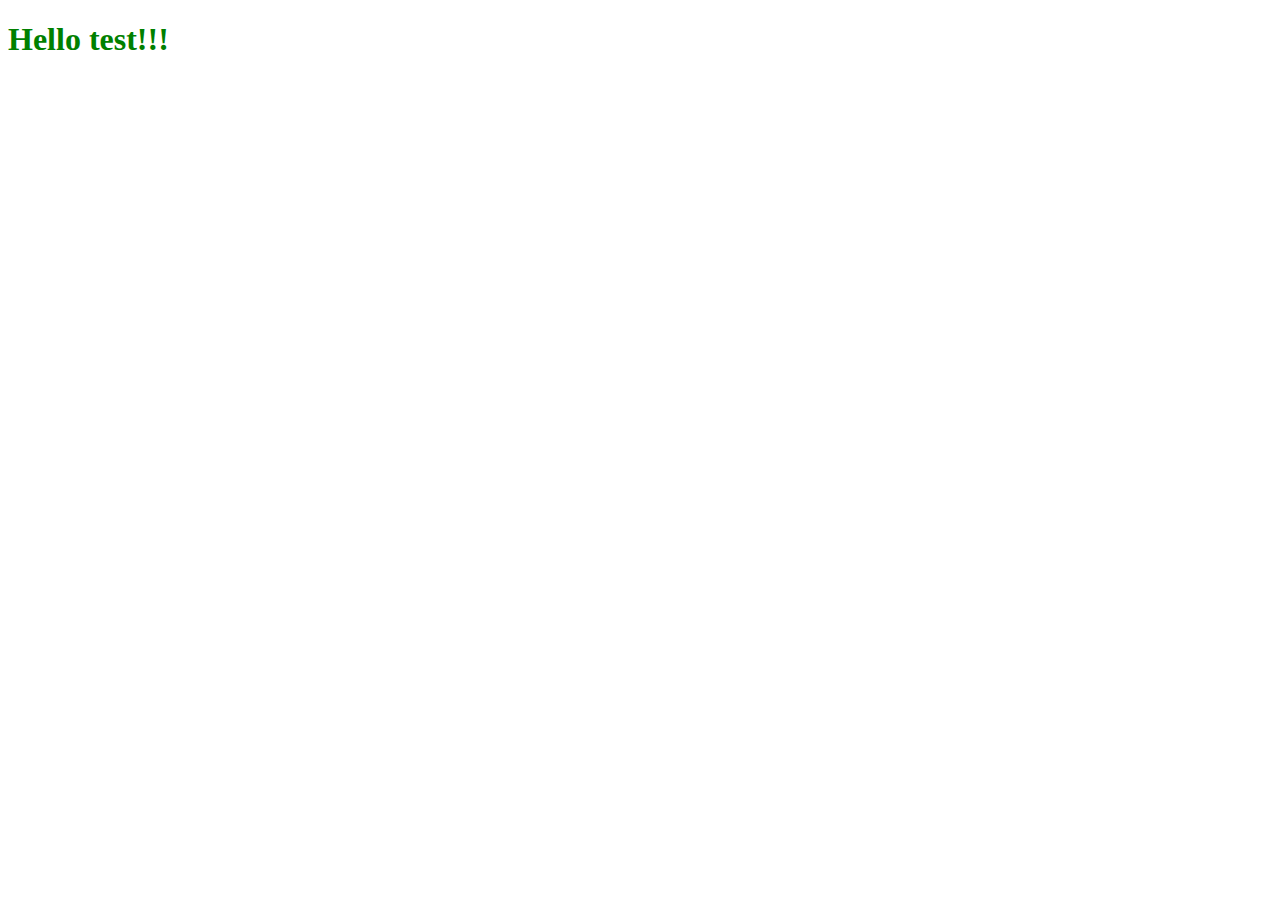
==== index.html @ ef86d52c "Initial commit" ====
<!DOCTYPE html>
<html>

<head>
  <meta charset="utf-8">
  <meta name="viewport" content="width=device-width,initial-scale=1.0">
  <title>My Vue app with webpack 4</title>
<link href="/main.e5b5e24b3ac132df591a.css" rel="stylesheet"></head>

<body>
  <div id="app"></div>
<script type="text/javascript" src="/main.9b3f23e4e8aa7ab0d9e1.js"></script></body>

</html>
---- main.e5b5e24b3ac132df591a.css ----
body{color:green}
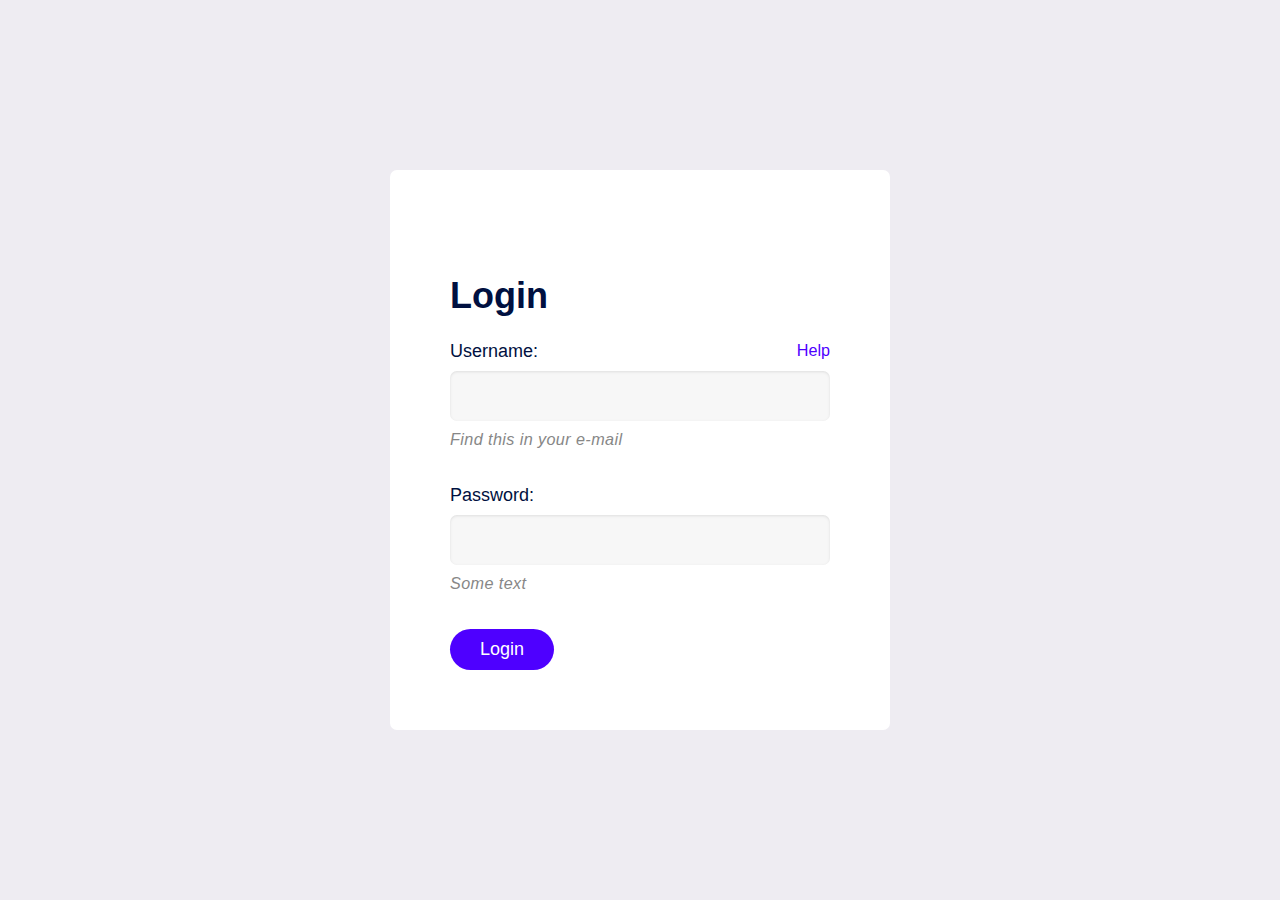
==== commit 619e7cca: "login werks" ====
--- a/index.html
+++ b/index.html
@@ -4,11 +4,13 @@
 <head>
   <meta charset="utf-8">
   <meta name="viewport" content="width=device-width,initial-scale=1.0">
-  <title>My Vue app with webpack 4</title>
-<link href="/main.e5b5e24b3ac132df591a.css" rel="stylesheet"></head>
+  <title>some app</title>
+<link href="main.035bec458ab7af0f161c.css" rel="stylesheet"></head>
 
-<body>
-  <div id="app"></div>
-<script type="text/javascript" src="/main.9b3f23e4e8aa7ab0d9e1.js"></script></body>
+<body class="bg-odd">
+  <div id="app">
+    <router-view></router-view>
+  </div>
+<script type="text/javascript" src="main.8dabdf77e026142e5bd6.js"></script></body>
 
 </html>--- a/main.035bec458ab7af0f161c.css
+++ b/main.035bec458ab7af0f161c.css
@@ -0,0 +1,2 @@
+*{box-sizing:border-box}html{font-size:18px}body{background:#fff;color:#001040;font-family:"Roboto",Sans-serif;font-weight:400;font-size:18px;padding:0;margin:0}a{color:#4E00FF;text-decoration:none}a.link{transition:.2s ease-in-out}a.link:focus,a.link:hover{border-bottom:1px solid #ccc;color:#2f0099;outline:none;transform:translateY(-2px);padding-bottom:3px}.main-logo{height:50px}.title-logo{height:30px}.fade-enter-active,.fade-leave-active{transition:opacity .5s ease-in-out}.fade-enter,.fade-leave-to{opacity:0}.card{background:#fff;border-radius:7px}.avatar{display:flex;width:50px;height:50px;background:#EEECF2;border-radius:100%;color:#fff;justify-content:center;align-items:center;font-weight:100;font-size:1.2rem}.padded{padding:30px}@media only screen and (max-width: 400px){.padded{padding:15px}}.padded-xs{padding:10px}.padded-xl{padding:60px}@media only screen and (max-width: 500px){.padded-xl{padding:30px}}@media only screen and (max-width: 400px){.padded-xl{padding:20px}}.flex{display:flex;flex-direction:row}.flex_fill{flex:1}.flex_col{flex-direction:column}.flex-center{display:flex;width:100%}.flex-center>*{margin:auto}.w100{width:100%}.w400{width:400px}.w500{width:500px}.vh100{height:100vh}.input{margin:0 0 2rem}.input--label{display:block;margin:0 0 0.5rem}.input--control{display:block;padding:.8rem;font-size:1rem;border-radius:7px;border-style:solid;border-width:0px;border-color:#ccc;margin:0 0 0.5rem;background:#F7F7F7;transition:.2s ease-in-out;box-shadow:inset 0 1px 3px 0 rgba(0,0,0,0.1)}.input--control:active,.input--control:focus{outline:none;border-color:#4E00FF;border-width:.1rem;padding:.7rem;background:#fff;box-shadow:none}.input--desc{display:block;color:#878787;font-size:.9rem;letter-spacing:0.4px}.input--help{float:right;font-size:.9rem}.input-default .input--control{width:100%}.button{display:inline-flex;border:0;background:#4E00FF;color:#fff;padding:10px 30px;font-size:18px;font-weight:300;border-radius:100px;cursor:pointer;transition:.2s ease-in-out}.button:hover,.button:active,.button:focus{transform:translateY(3px);outline:none;background:#3e00cc}.button:active{background:#2f0099}.alert{background:#EAF6FF;padding:0.6rem 1rem;border-radius:6px;margin:0 0 1.5rem}.alert.success{background:#00C300;color:#fff}.alert.error{background:#EF005C;color:#fff}.alert.alert_toast{position:fixed;left:50%;top:10px;z-index:9999;transform:translateX(-50%);font-size:.9rem;width:300px;text-align:center}.itemlist{margin:0;padding:0;list-style:none;border-radius:10px;overflow:hidden}.itemlist>li{margin:1px;padding:0}.itemlist>li>.item{border-radius:0}.item{background:#fff;display:flex;color:#001040;position:relative;border-radius:10px}a.item .item--content{transition:all .35s ease-in-out}a.item:hover .item--content{transform:translateX(10px);color:#4E00FF}.item--img{padding:1.5rem}.item--content{display:flex;flex-direction:column;padding:1.5rem 2rem}.item--img+.item--content{padding-left:0}.item--header{font-weight:bold}.item--description{color:#878787;font-size:.9rem;margin:.5rem 0 0}.bg-odd{background:#EEECF2}.bg-default{background:#fff}
+
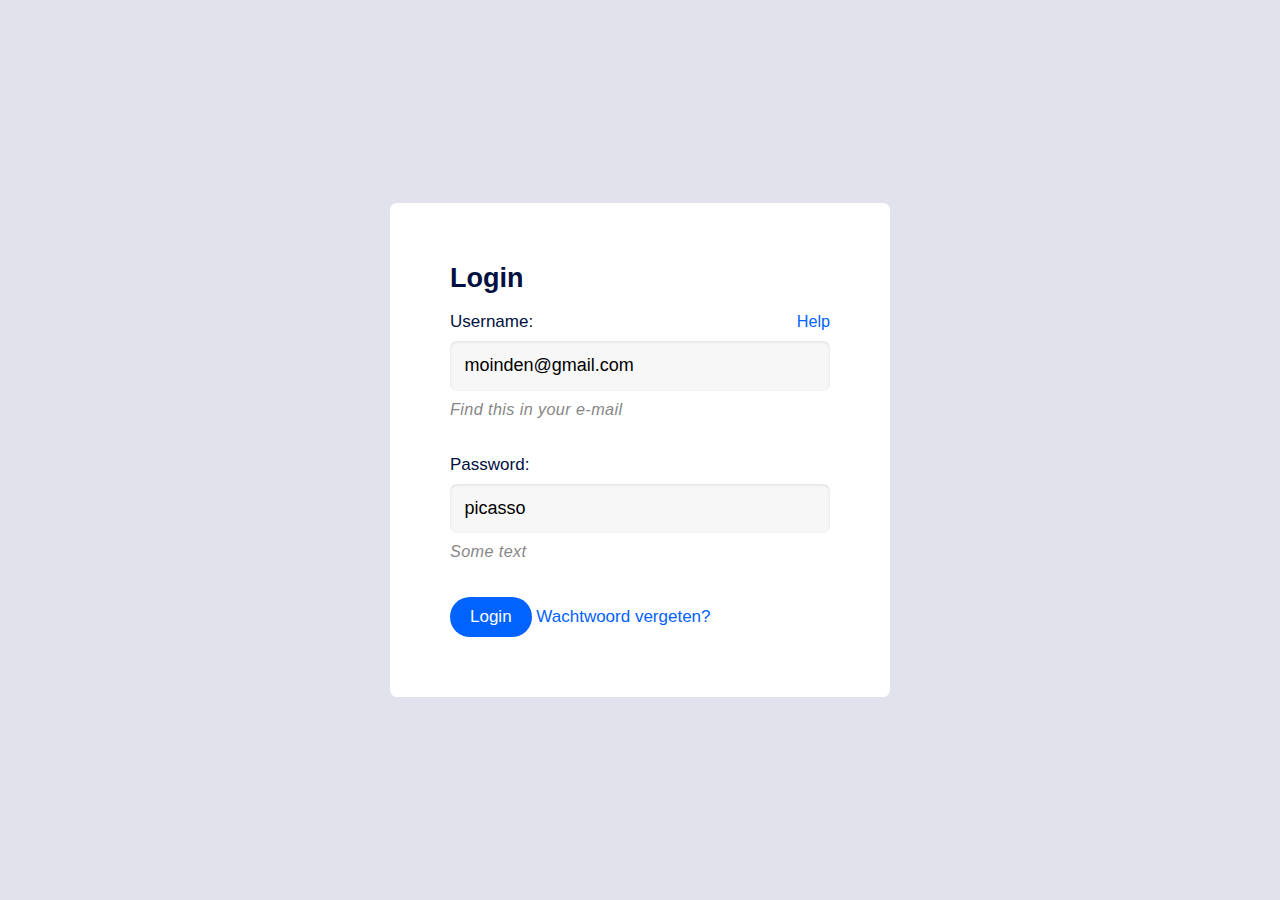
==== commit 459852c8: "Integrated with loopback" ====
--- a/index.html
+++ b/index.html
@@ -4,13 +4,13 @@
 <head>
   <meta charset="utf-8">
   <meta name="viewport" content="width=device-width,initial-scale=1.0">
-  <title>some app</title>
-<link href="main.035bec458ab7af0f161c.css" rel="stylesheet"></head>
+  <title>Moreira</title>
+<link href="main.aa339dcbf7d41d93dd7e.css" rel="stylesheet"></head>
 
 <body class="bg-odd">
   <div id="app">
     <router-view></router-view>
   </div>
-<script type="text/javascript" src="main.8dabdf77e026142e5bd6.js"></script></body>
+<script type="text/javascript" src="main.15b573f5c161a19d492f.js"></script></body>
 
 </html>--- a/main.aa339dcbf7d41d93dd7e.css
+++ b/main.aa339dcbf7d41d93dd7e.css
@@ -0,0 +1,8 @@
+#search-person-field{width:100%;border-radius:100px}#addPersonName{margin-bottom:20px}
+
+header[data-v-67e15eec]{margin-bottom:20px}
+
+.period-block{margin-bottom:100px}
+
+*{box-sizing:border-box}html{font-size:18px}body{background:#fff;color:#001040;font-family:"Roboto",Sans-serif;font-weight:400;font-size:17px;padding:0;margin:0}textarea,input{font-size:100%}@media only screen and (max-width: 500px){body{font-size:16px}}@media only screen and (max-width: 350px){body{font-size:15px}}a{color:#0163FF;text-decoration:none}a.link{transition:.2s ease-in-out}a.link:focus,a.link:hover{border-bottom:1px solid #ccc;color:#003b9a;outline:none;transform:translateY(-2px);padding-bottom:3px}h1{font-size:1.5rem;margin-top:0}h2{font-size:1.3rem;margin-top:0}.main-logo{height:50px}.title-logo{height:30px}.fade-enter-active,.fade-leave-active{transition:opacity .5s ease-in-out}.fade-enter,.fade-leave-to{opacity:0}#period-header{height:70px;padding:0 20px 0 0;background:#fff;box-shadow:0 2px 0px 0 rgba(0,0,0,0.15);z-index:90;position:fixed;left:0;right:0;top:0}@media only screen and (max-width: 350px){#period-header{padding:0 10px 0 0}#period-header h1{font-size:1.2rem}}#period-chat,#period-chat .chat-view{height:calc(50vh - 70px);margin-top:70px;z-index:80}#period-table{height:50vh}.card{background:#fff;border-radius:7px}.avatar{display:flex;width:50px;height:50px;background:#E1E2EC;border-radius:100%;color:#fff;justify-content:center;align-items:center;font-weight:100;font-size:1.2rem}.padded{padding:30px}@media only screen and (max-width: 500px){.padded{padding:15px}}.padded-xs{padding:10px}.padded-xl{padding:60px}@media only screen and (max-width: 500px){.padded-xl{padding:30px}}@media only screen and (max-width: 350px){.padded-xl{padding:20px}}.flex{display:flex;flex-direction:row;align-items:center}.flex_fill{flex:1}.flex_col{flex-direction:column}.flex-center{display:flex;width:100%}.flex-center>*{margin:auto}.flex-middle{display:flex;flex-direction:row}.flex-middle>*{margin-top:auto;margin-bottom:auto}.w100{width:100%}.w400{width:400px}.w500{width:500px}.vh100{height:100vh}.m-0{margin:0}.input{margin:0 0 2rem}.input--label{display:block;margin:0 0 0.5rem}.input--control{display:block;padding:.8rem;font-size:1rem;border-radius:7px;border-style:solid;border-width:0px;border-color:#ccc;margin:0 0 0.5rem;background:#F7F7F7;transition:.2s ease-in-out;box-shadow:inset 0 1px 3px 0 rgba(0,0,0,0.1)}.input--control:active,.input--control:focus{outline:none;border-color:#0163FF;border-width:.1rem;padding:.7rem;background:#fff;box-shadow:none}.input--desc{display:block;color:#878787;font-size:.9rem;letter-spacing:0.4px}.input--help{float:right;font-size:.9rem}.input-default .input--control{width:100%}.button{display:inline-flex;border:0;background:#0163FF;color:#fff;padding:10px 20px;font-size:100%;font-weight:300;border-radius:100px;cursor:pointer;transition:.2s ease-in-out}@media only screen and (max-width: 500px){.button{padding:10px}}.button:hover,.button:active,.button:focus{transform:translateY(3px);outline:none;background:#004fcd;color:#fff}.button:active{background:#003b9a;color:#fff}.button-link{color:#0163FF;background:transparent}.button-secondary{background:#cde0ff;color:#0163FF}.button-secondary:hover,.button-secondary:active,.button-secondary:focus{background:#b4d1ff;color:#0163FF}.button-secondary:active{background:#9ac1ff;color:#0163FF}.button+.button{margin-left:5px}.alert{background:#EAF6FF;padding:0.6rem 1rem;border-radius:6px;margin:0 0 1.5rem}.alert.success{background:#00C300;color:#fff}.alert.error{background:#EF005C;color:#fff}.alert.alert_toast{position:fixed;left:50%;top:10px;z-index:9999;transform:translateX(-50%);font-size:.9rem;width:300px;text-align:center}.itemlist{margin:0;padding:0;list-style:none;border-radius:10px;overflow:hidden}.itemlist>li{margin:1px;padding:0}.itemlist>li>.item{border-radius:0}.item{background:#fff;display:flex;color:#001040;position:relative;border-radius:10px}a.item .item--content{transition:all .35s ease-in-out}a.item:hover .item--content{transform:translateX(10px);color:#0163FF}li.itemlistsplitter{padding:.5rem 1.5rem;background:#EEEEF4;text-align:center;margin:1px 1px -1px}.item--img{padding:1.5rem}.item--content{display:flex;flex-direction:column;padding:1.5rem 2rem}.item--img+.item--content{padding-left:0}.item--header{font-weight:bold}.item--description{color:#878787;font-size:.9rem;margin:.5rem 0 0}.chat-view{display:flex;flex-direction:column}.chat-blocks{flex:1;overflow:auto}.chat-blocks>div{min-height:min-content;flex-direction:column;justify-content:flex-end;display:flex}.chat-bubble{padding:0.6rem 1rem;border-radius:6px;background:#fff;margin-top:15px;max-width:450px}.chat-bubble--left{margin-right:40px}.chat-bubble--right{margin-left:40px;align-self:flex-end}.chat-input-container{padding-top:0}.chat-input{display:block;padding:.8rem;font-size:100%;border-radius:6px;border-width:0px;margin:0;background:#fff;transition:.2s ease-in-out;width:100%}.chat-input:active,.chat-input:focus{outline:none;border-color:#0163FF;border-width:.1rem;padding:.7rem;background:#fff;box-shadow:none}table{width:100%;border-collapse:collapse}table td,table th{padding:0.6rem 1rem;text-align:left}.table-rounded{border:1px solid #DBDBDB;border-radius:10px;overflow:auto}.striped tbody tr:nth-child(odd){background:#EEEEF4}.day-earnings{color:#00C300;font-weight:bold}.striped-admin-week thead th+th,.striped-admin-week tbody td:nth-child(even){border-left:1px solid #dbdbdb}.striped-admin-week tbody th{font-size:14px}.striped-employee-week thead th+th,.striped-employee-week tbody td{border-left:1px solid #dbdbdb;text-align:center}.striped-employee-week tbody th{font-size:14px;text-align:right}.table-totals>*{color:#00C300;border-top:1px solid #DBDBDB;font-weight:bold}.modal-mask{position:fixed;z-index:9998;top:0;left:0;width:100%;height:100%;background-color:rgba(0,0,0,0.5);display:table;transition:opacity .3s ease}.modal-wrapper{display:table-cell;vertical-align:middle}.modal-container{width:500px;margin:0px auto;padding:20px 30px;background-color:#fff;border-radius:4px;box-shadow:0 10px 80px rgba(0,0,0,0.33);transition:all .3s ease;font-family:Helvetica, Arial, sans-serif}.modal-container header{margin:0 0 20px}.modal-container header strong{font-size:1.1rem}.modal-default-button{float:right}.modal-enter{opacity:0}.modal-leave-active{opacity:0}.modal-enter .modal-container,.modal-leave-active .modal-container{-webkit-transform:scale(1.1);transform:scale(1.1)}.bg-odd{background:#E1E2EC}.bg-odd2{background:#EEEEF4}.bg-default{background:#fff}.success-color{color:#00C300}.error-color{color:#EF005C}
+
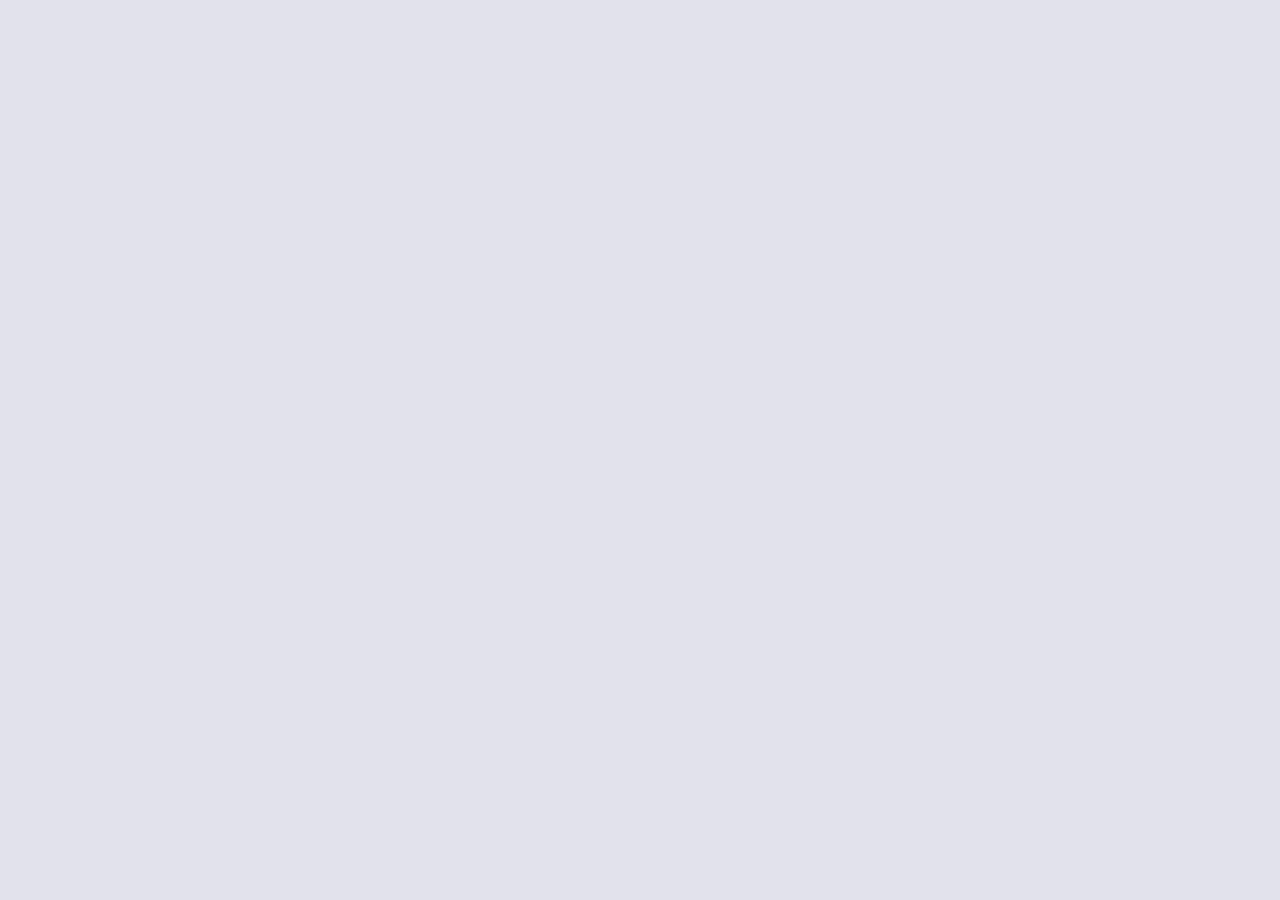
==== commit 78bcc9d9: "Update index.html" ====
--- a/index.html
+++ b/index.html
@@ -11,6 +11,6 @@
   <div id="app">
     <router-view></router-view>
   </div>
-<script type="text/javascript" src="main.15b573f5c161a19d492f.js"></script></body>
+<script type="text/javascript" src="main.189a04fea44f350dd9f1.js"></script></body>
 
-</html>+</html>
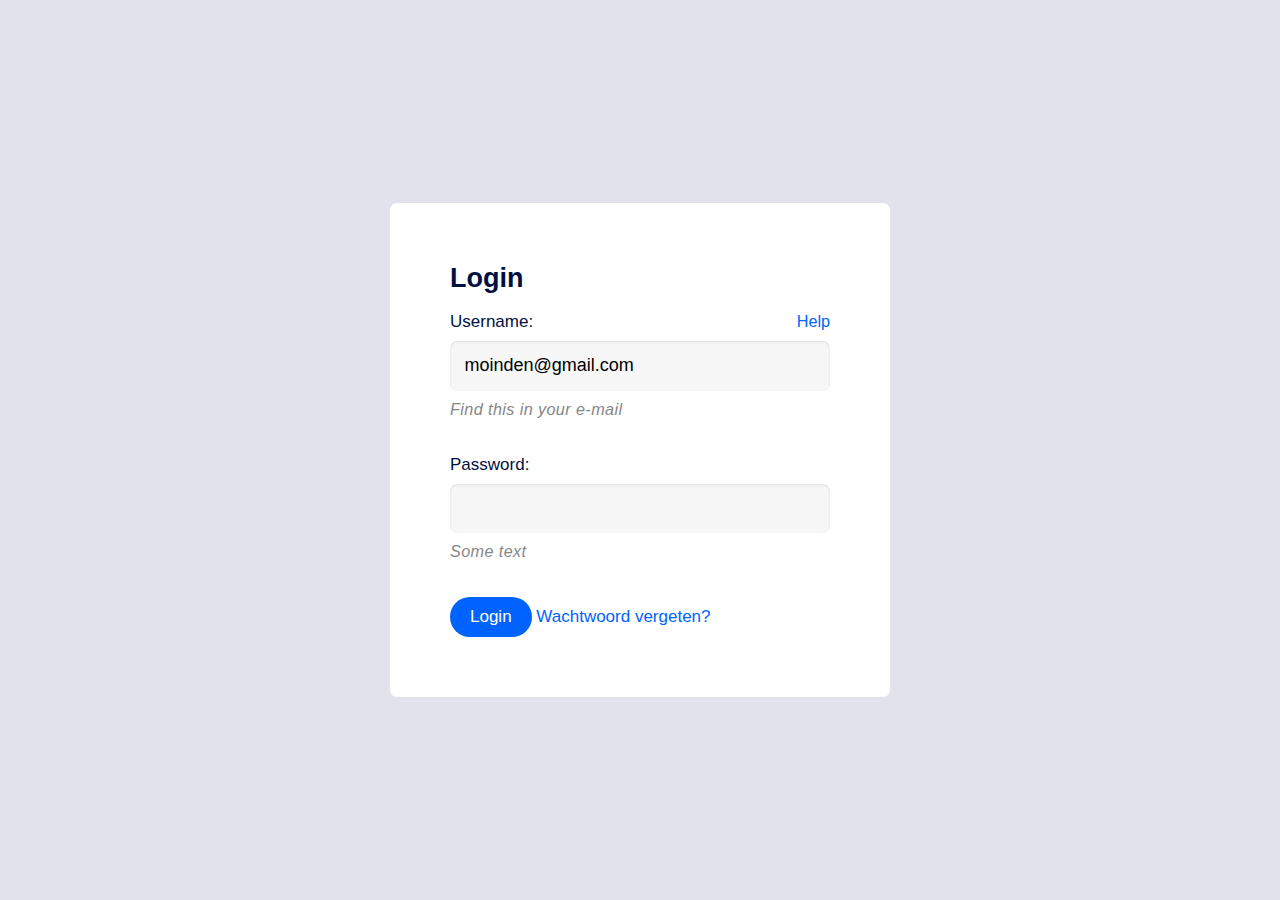
==== commit cb4ec86c: "Add files via upload" ====
--- a/index.html
+++ b/index.html
@@ -13,4 +13,4 @@
   </div>
 <script type="text/javascript" src="main.189a04fea44f350dd9f1.js"></script></body>
 
-</html>
+</html>